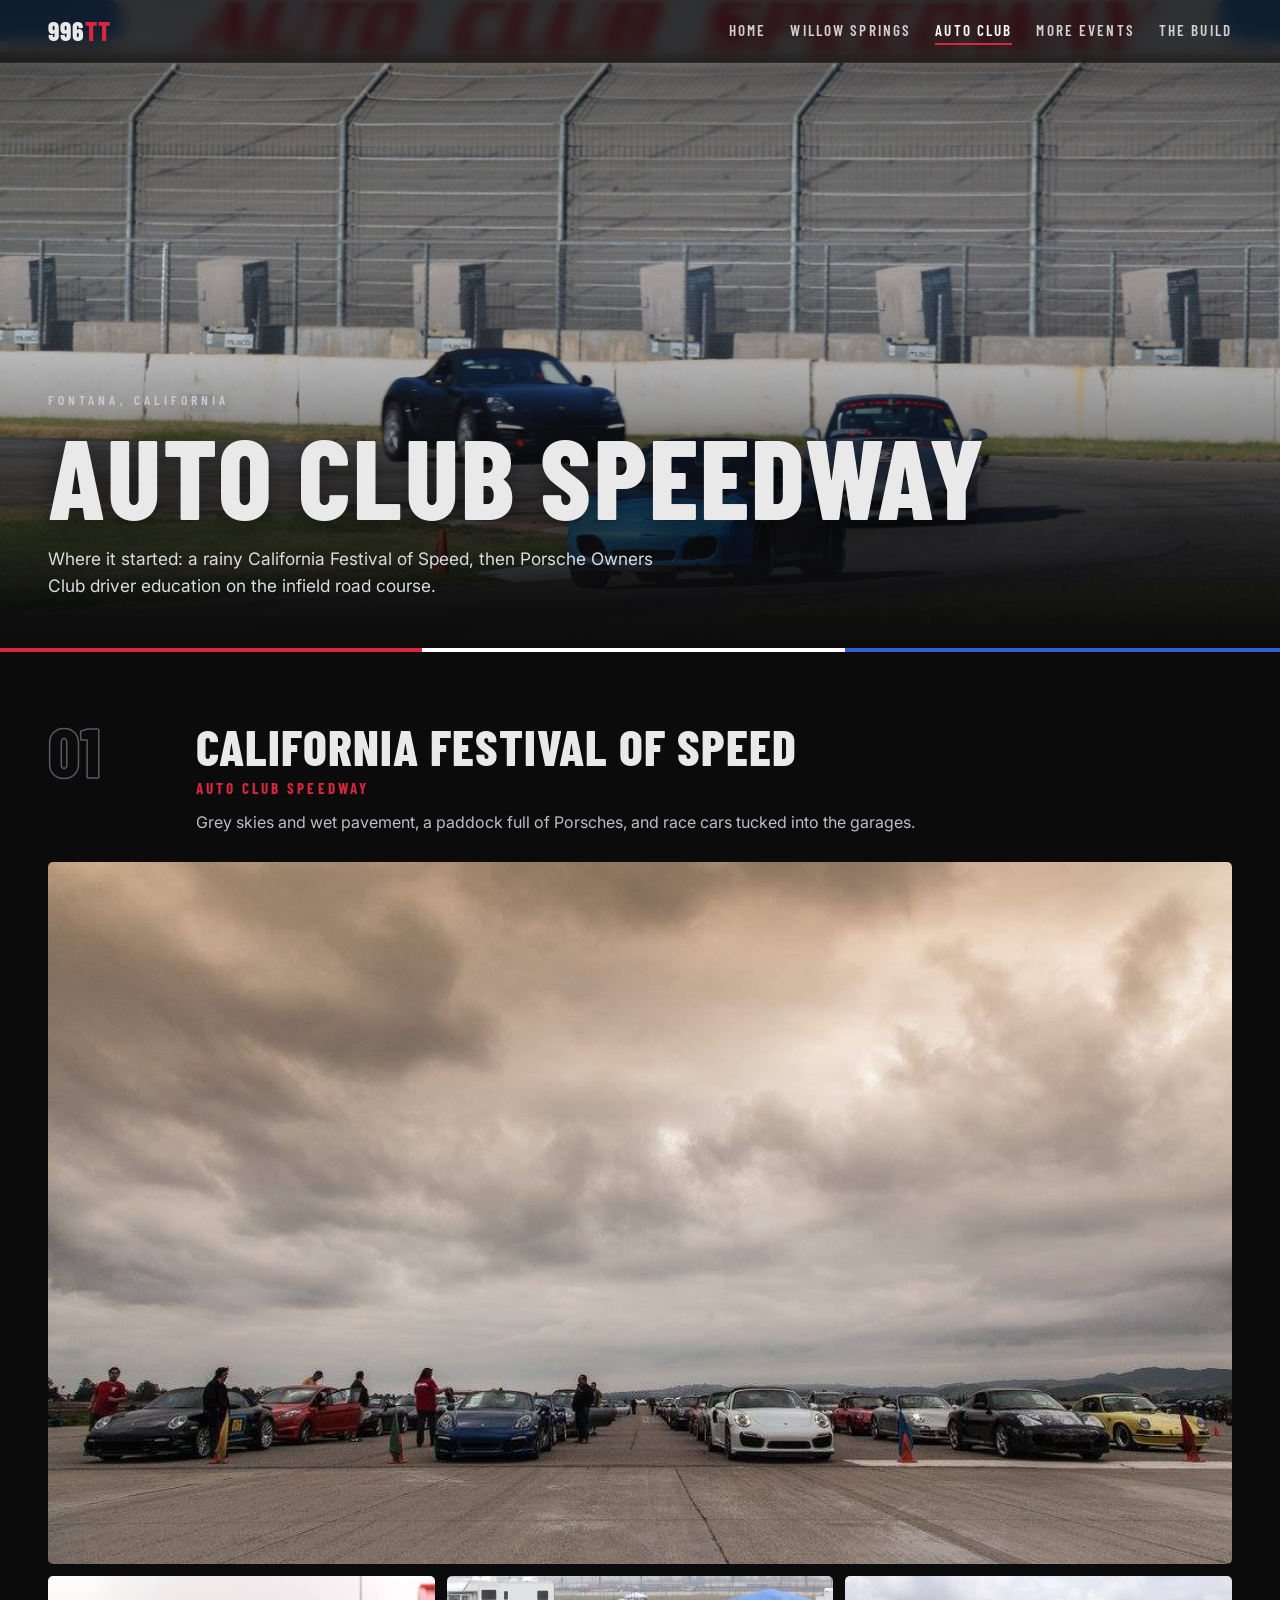
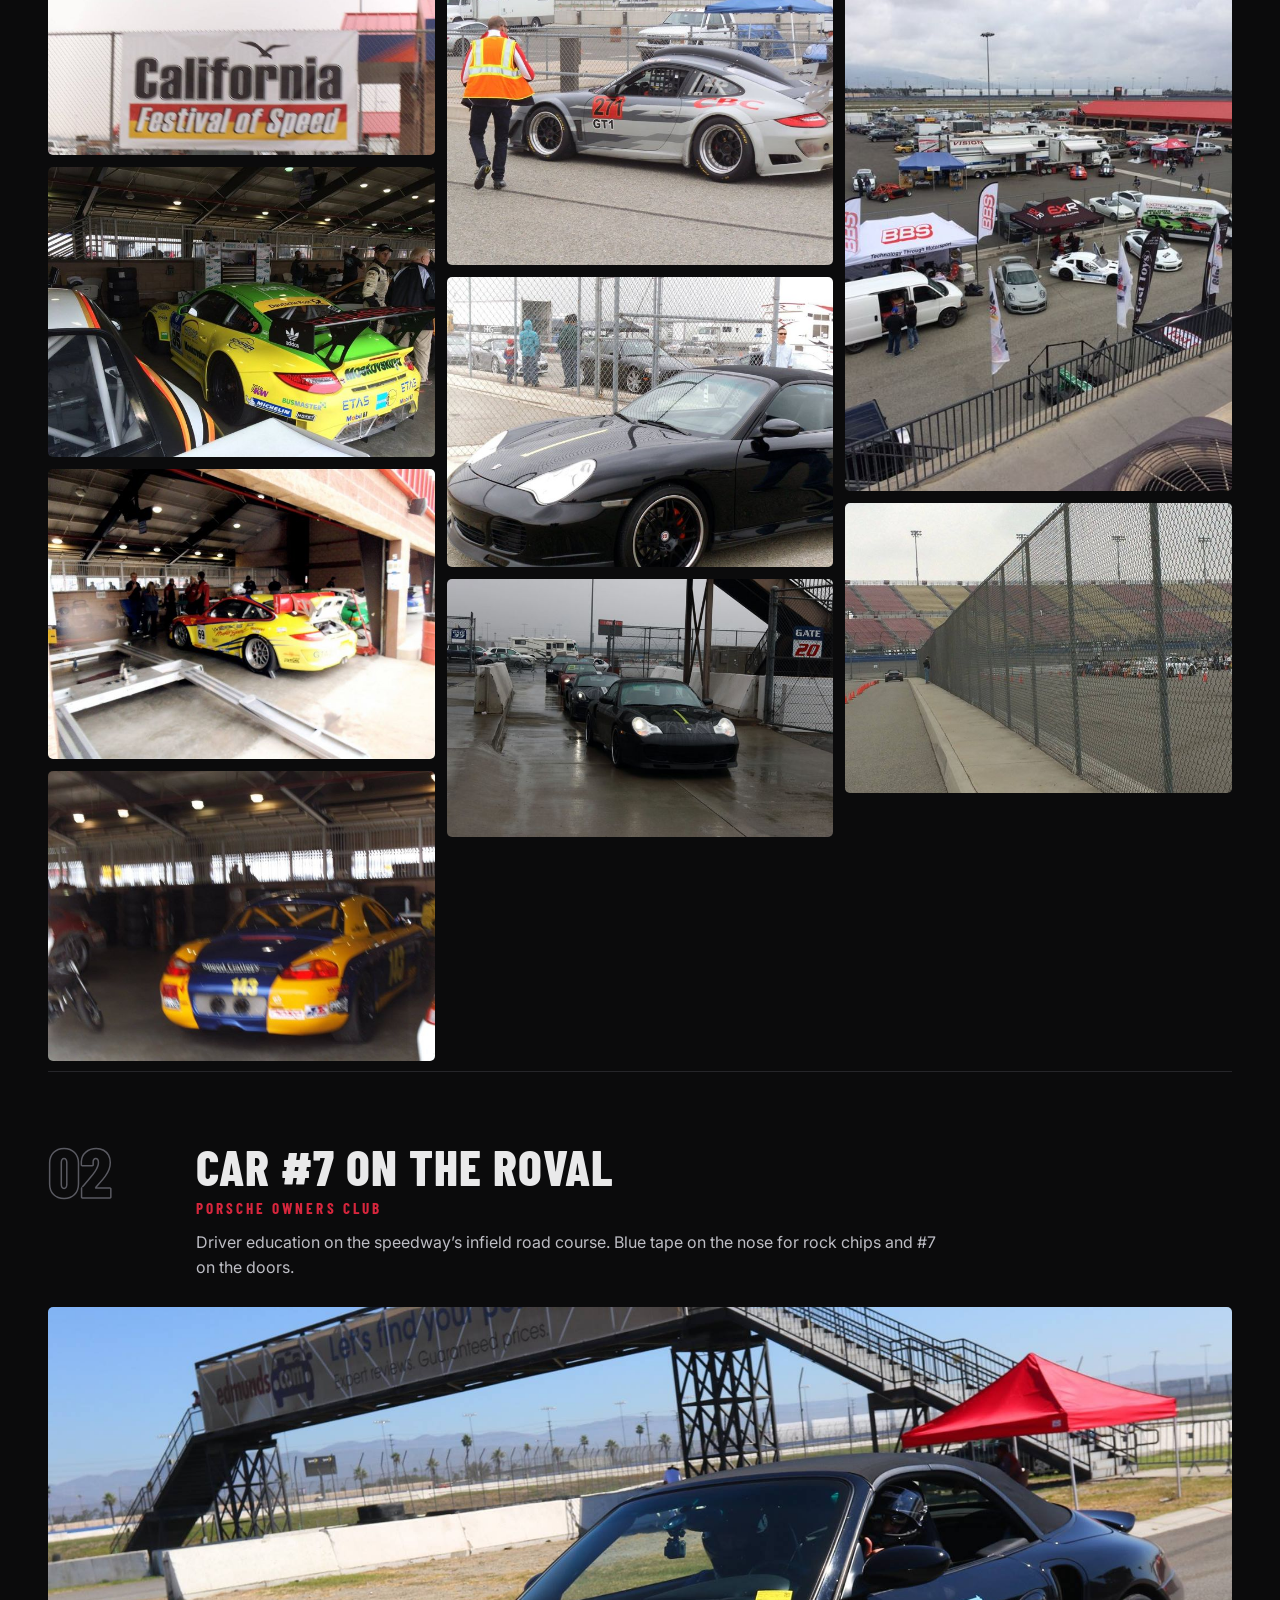
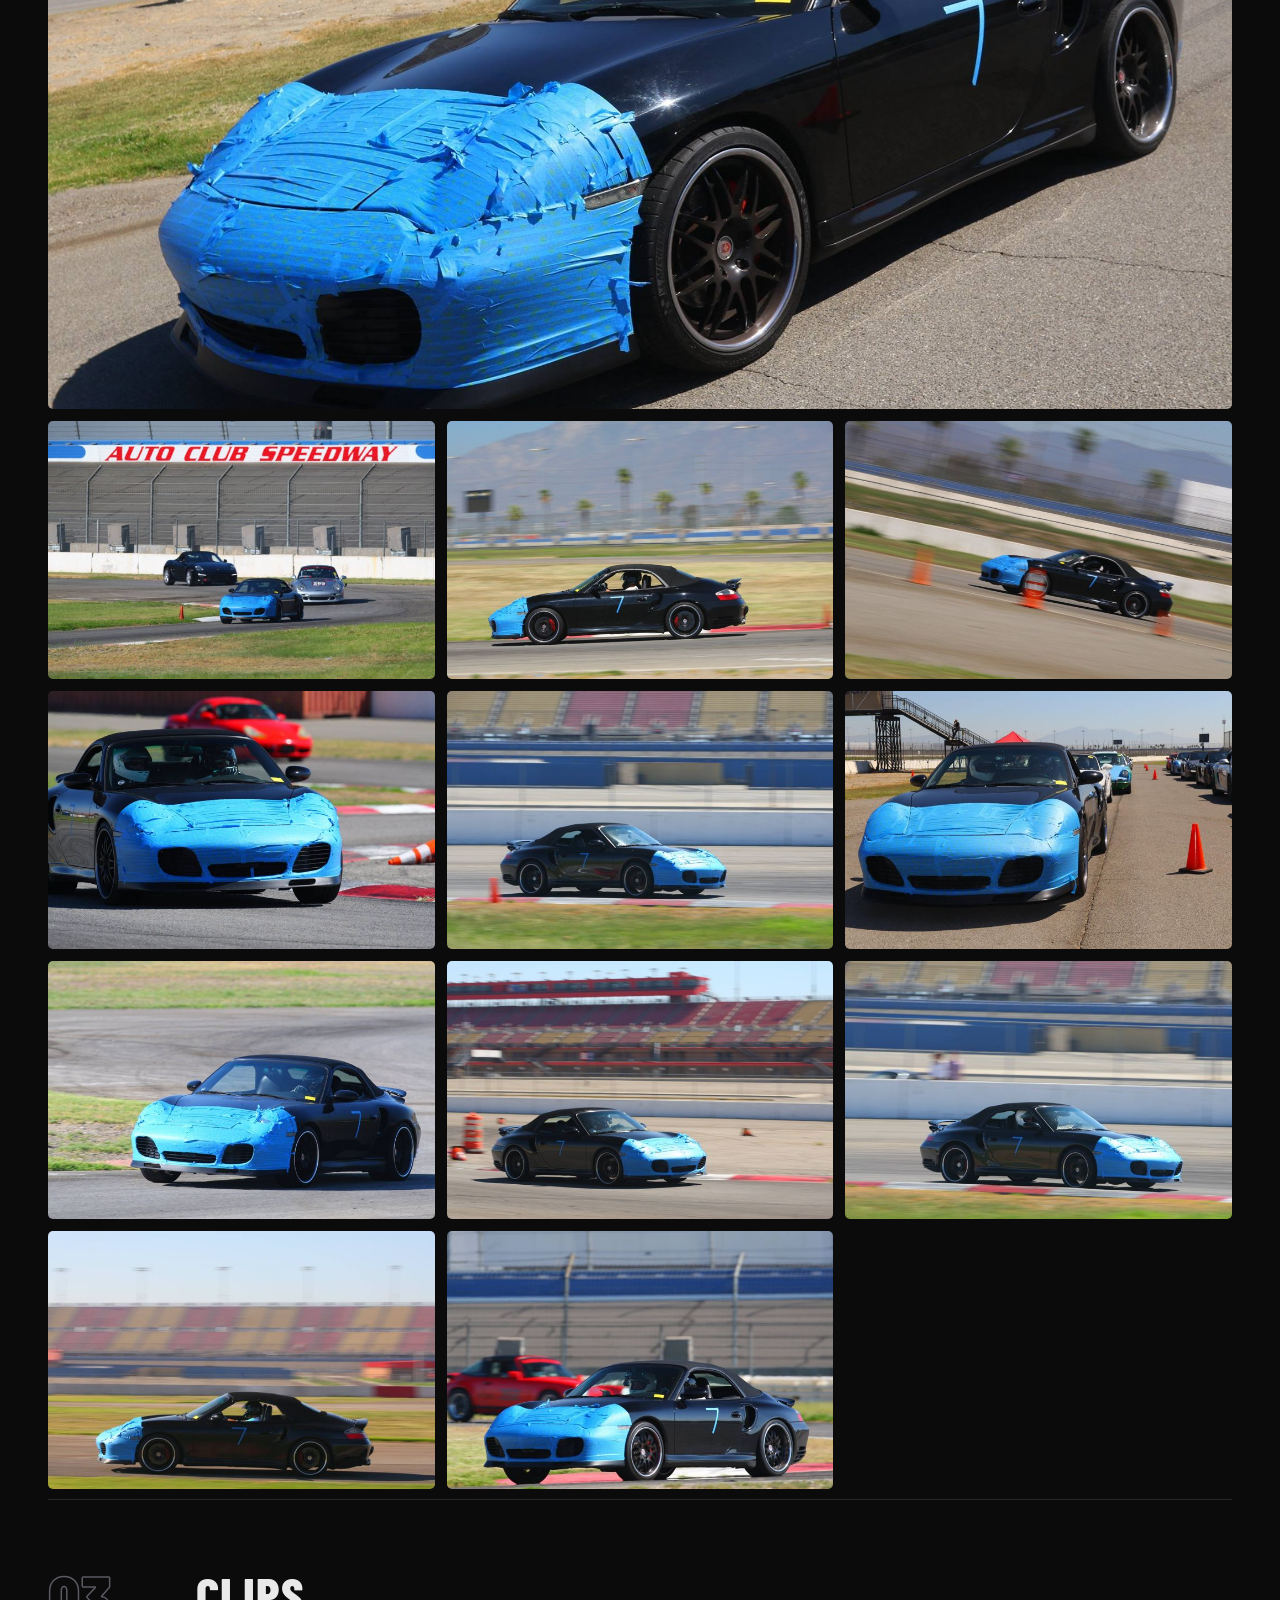
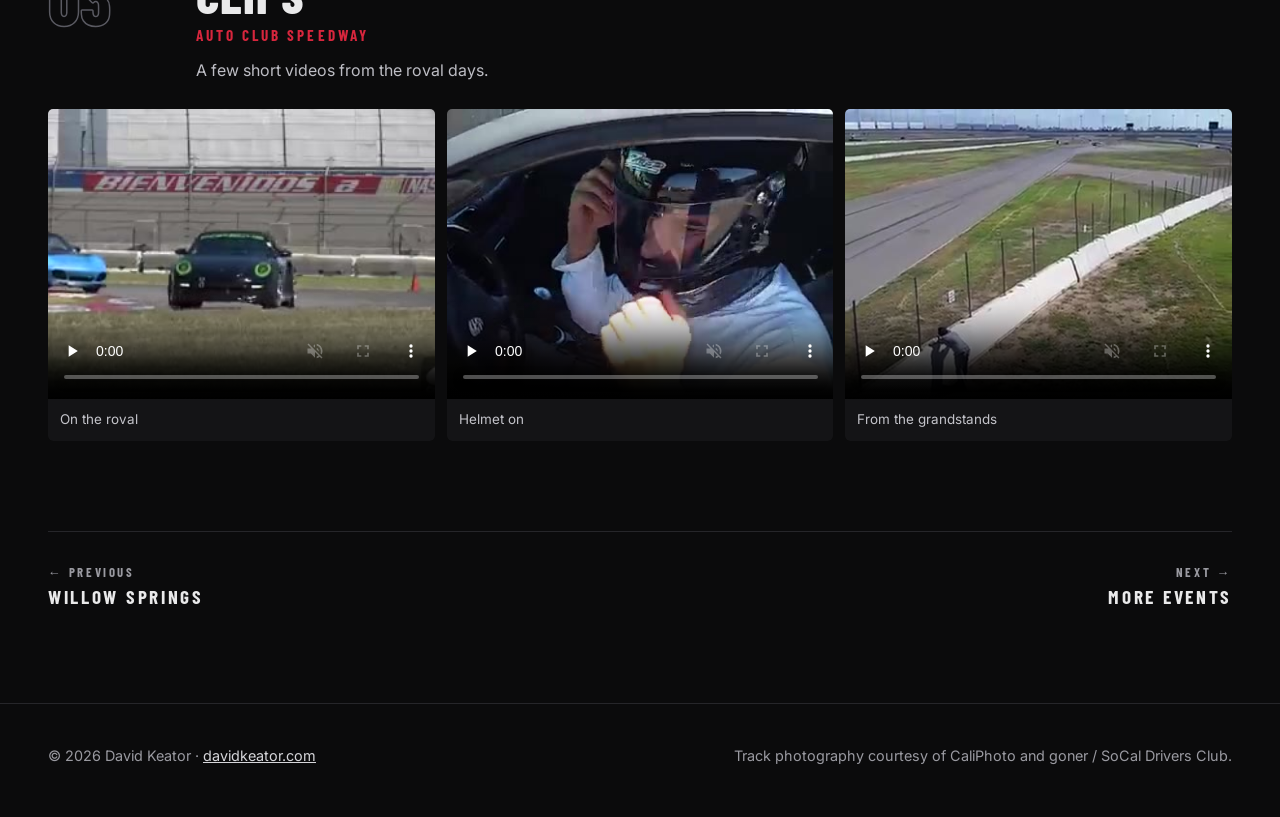
==== auto-club-speedway.html @ 72ec3e03 "Add site pages, styles, scripts and videos" ====
<!DOCTYPE html>
<html lang="en">
<head>
<meta charset="utf-8">
<meta name="viewport" content="width=device-width, initial-scale=1">
<title>Auto Club Speedway | 996TT</title>
<meta name="description" content="California Festival of Speed and Porsche Owners Club driver education at Auto Club Speedway in a 996 Turbo.">
<meta property="og:title" content="Auto Club Speedway | 996TT">
<meta property="og:description" content="California Festival of Speed and Porsche Owners Club driver education at Auto Club Speedway in a 996 Turbo.">
<meta property="og:image" content="https://www.996tt.net/img2/f064.jpg">
<link rel="icon" href="data:image/svg+xml,%3Csvg xmlns='http://www.w3.org/2000/svg' viewBox='0 0 64 64'%3E%3Crect width='64' height='64' rx='12' fill='%230b0b0c'/%3E%3Ctext x='32' y='43' font-family='Arial Black,Arial' font-weight='900' font-size='26' fill='%23e8e8e8' text-anchor='middle'%3E272%3C/text%3E%3C/svg%3E">
<link rel="preconnect" href="https://fonts.googleapis.com"><link rel="preconnect" href="https://fonts.gstatic.com" crossorigin>
<link href="https://fonts.googleapis.com/css2?family=Barlow+Condensed:wght@500;600;700;800&family=Inter:wght@400;500;600&display=swap" rel="stylesheet">
<link rel="stylesheet" href="css/site.css">
</head>
<body>
<nav><div class="wrap"><a class="logo" href="index.html">996<span>TT</span></a><button class="menu" aria-label="Menu">Menu</button><ul><li><a href="index.html">Home</a></li><li><a href="willow-springs.html">Willow Springs</a></li><li><a href="auto-club-speedway.html" aria-current=page>Auto Club</a></li><li><a href="more-events.html">More Events</a></li><li><a href="build.html">The Build</a></li></ul></div></nav>

<header class="page-hero" style="background-image:url(img2/f057.jpg);background-position:center 40%">
  <div class="wrap"><span class="eyebrow">Fontana, California</span><h1>Auto Club Speedway</h1>
  <p>Where it started: a rainy California Festival of Speed, then Porsche Owners Club driver education on the infield road course.</p></div>
</header>
<div class="stripe"></div>
<div class="wrap">
<div class="chapter" id="festival"><div class="ch-head"><div class="ch-num">01</div><div><h2>California Festival of Speed</h2><span class="when">Auto Club Speedway</span><p>Grey skies and wet pavement, a paddock full of Porsches, and race cars tucked into the garages.</p></div></div><figure class="feature"><img src="img2/f003.jpg" data-full="img2/f003.jpg" alt="Storm clouds over the paddock" loading="lazy"><figcaption>Storm clouds over the paddock</figcaption></figure><div class="gallery"><figure><img src="img2/thumbs/f004.jpg" data-full="img2/f004.jpg" alt="California Festival of Speed" loading="lazy"><figcaption>California Festival of Speed</figcaption></figure><figure><img src="img2/thumbs/f019.jpg" data-full="img2/f019.jpg" alt="Race cars in the garage" loading="lazy"><figcaption>Race cars in the garage</figcaption></figure><figure><img src="img2/thumbs/f007.jpg" data-full="img2/f007.jpg" alt="Garage row" loading="lazy"><figcaption>Garage row</figcaption></figure><figure><img src="img2/thumbs/f008.jpg" data-full="img2/f008.jpg" alt="Race car in the garage" loading="lazy"><figcaption>Race car in the garage</figcaption></figure><figure><img src="img2/thumbs/f016.jpg" data-full="img2/f016.jpg" alt="GT1-class car in the paddock" loading="lazy"><figcaption>GT1-class car in the paddock</figcaption></figure><figure><img src="img2/thumbs/f012.jpg" data-full="img2/f012.jpg" alt="The 996 Turbo, paddock" loading="lazy"><figcaption>The 996 Turbo, paddock</figcaption></figure><figure><img src="img2/thumbs/f026.jpg" data-full="img2/f026.jpg" alt="Rain at Gate 20" loading="lazy"><figcaption>Rain at Gate 20</figcaption></figure><figure><img src="img2/thumbs/f023.jpg" data-full="img2/f023.jpg" alt="Vendor row from above" loading="lazy"><figcaption>Vendor row from above</figcaption></figure><figure><img src="img2/thumbs/f021.jpg" data-full="img2/f021.jpg" alt="Speedway grandstands" loading="lazy"><figcaption>Speedway grandstands</figcaption></figure></div></div>
<div class="chapter" id="roval"><div class="ch-head"><div class="ch-num">02</div><div><h2>Car #7 on the roval</h2><span class="when">Porsche Owners Club</span><p>Driver education on the speedway&rsquo;s infield road course. Blue tape on the nose for rock chips and #7 on the doors.</p></div></div><figure class="feature"><img src="img2/f064.jpg" data-full="img2/f064.jpg" alt="Car #7, ready to go" loading="lazy"><figcaption>Car #7, ready to go</figcaption></figure><div class="gallery"><figure><img src="img2/thumbs/f057.jpg" data-full="img2/f057.jpg" alt="Under the Auto Club Speedway banner" loading="lazy"><figcaption>Under the Auto Club Speedway banner</figcaption></figure><figure><img src="img2/thumbs/f055.jpg" data-full="img2/f055.jpg" alt="Over the curbing" loading="lazy"><figcaption>Over the curbing</figcaption></figure><figure><img src="img2/thumbs/f058.jpg" data-full="img2/f058.jpg" alt="Corner exit" loading="lazy"><figcaption>Corner exit</figcaption></figure><figure><img src="img2/thumbs/f059.jpg" data-full="img2/f059.jpg" alt="In front of the grandstands" loading="lazy"><figcaption>In front of the grandstands</figcaption></figure><figure><img src="img2/thumbs/f060.jpg" data-full="img2/f060.jpg" alt="Palm trees and mountains" loading="lazy"><figcaption>Palm trees and mountains</figcaption></figure><figure><img src="img2/thumbs/f061.jpg" data-full="img2/f061.jpg" alt="Down the straight" loading="lazy"><figcaption>Down the straight</figcaption></figure><figure><img src="img2/thumbs/f062.jpg" data-full="img2/f062.jpg" alt="Past the stands" loading="lazy"><figcaption>Past the stands</figcaption></figure><figure><img src="img2/thumbs/f049.jpg" data-full="img2/f049.jpg" alt="Turning in" loading="lazy"><figcaption>Turning in</figcaption></figure><figure><img src="img2/thumbs/f051.jpg" data-full="img2/f051.jpg" alt="Through the cones" loading="lazy"><figcaption>Through the cones</figcaption></figure><figure><img src="img2/thumbs/f052.jpg" data-full="img2/f052.jpg" alt="Staging lane" loading="lazy"><figcaption>Staging lane</figcaption></figure><figure><img src="img2/thumbs/f054.jpg" data-full="img2/f054.jpg" alt="Along the wall" loading="lazy"><figcaption>Along the wall</figcaption></figure></div></div>
<div class="chapter"><div class="ch-head"><div class="ch-num">03</div><div><h2>Clips</h2><span class="when">Auto Club Speedway</span><p>A few short videos from the roval days.</p></div></div>
<div class="clips"><figure><video src="video/autoclub-1.mp4" poster="video/autoclub-1.jpg" controls muted playsinline preload="none"></video><figcaption>On the roval</figcaption></figure><figure><video src="video/autoclub-2.mp4" poster="video/autoclub-2.jpg" controls muted playsinline preload="none"></video><figcaption>Helmet on</figcaption></figure><figure><video src="video/autoclub-3.mp4" poster="video/autoclub-3.jpg" controls muted playsinline preload="none"></video><figcaption>From the grandstands</figcaption></figure></div></div>
<div class="next"><a href="willow-springs.html"><span>&larr; Previous</span>Willow Springs</a><a href="more-events.html" style="text-align:right"><span>Next &rarr;</span>More Events</a></div>
</div>

<footer><div class="wrap">
  <div>&copy; <span id="y">2026</span> David Keator &middot; <a href="https://www.davidkeator.com/">davidkeator.com</a></div>
  <div>Track photography courtesy of CaliPhoto and goner / SoCal Drivers Club.</div>
</div></footer>
<script src="js/site.js"></script>
</body>
</html>
---- css/site.css ----
:root{--bg:#0b0b0c;--panel:#141416;--line:#26262a;--text:#e9e9ea;--muted:#9a9aa1;--red:#d7263d;--blue:#2f5fd0;--head:"Barlow Condensed","Arial Narrow",sans-serif;--sans:"Inter",-apple-system,BlinkMacSystemFont,"Segoe UI",Roboto,sans-serif}
*{box-sizing:border-box}html{scroll-behavior:smooth}
body{margin:0;background:var(--bg);color:var(--text);font-family:var(--sans);line-height:1.6;-webkit-font-smoothing:antialiased}
a{color:inherit}img{display:block;max-width:100%}
.wrap{max-width:1240px;margin:0 auto;padding:0 28px}
h1,h2,h3{font-family:var(--head);text-transform:uppercase;letter-spacing:.02em;margin:0;line-height:1}
.eyebrow{display:block;font-family:var(--head);font-weight:600;letter-spacing:.3em;text-transform:uppercase;font-size:.85rem;color:#c9c9cf}
.stripe{height:4px;background:linear-gradient(90deg,var(--red) 0 33%,#fff 33% 66%,var(--blue) 66%)}
/* nav */
nav{position:fixed;top:0;left:0;right:0;z-index:20;background:rgba(11,11,12,.78);backdrop-filter:blur(8px);border-bottom:1px solid rgba(255,255,255,.06)}
nav .wrap{display:flex;align-items:center;justify-content:space-between;height:62px}
.logo{font-family:var(--head);font-weight:800;font-size:1.6rem;letter-spacing:.04em;text-decoration:none}.logo span{color:var(--red)}
nav ul{list-style:none;display:flex;gap:24px;margin:0;padding:0}
nav ul a{text-decoration:none;font-family:var(--head);font-weight:600;letter-spacing:.14em;text-transform:uppercase;font-size:.95rem;color:#cfcfd4;padding:6px 0}
nav ul a:hover,nav ul a[aria-current]{color:#fff;box-shadow:inset 0 -2px 0 var(--red)}
.menu{display:none;background:none;border:1px solid rgba(255,255,255,.3);color:#fff;font-family:var(--head);letter-spacing:.14em;text-transform:uppercase;padding:6px 12px;border-radius:3px}
/* heroes */
.hero{position:relative;min-height:100vh;display:flex;align-items:flex-start;background:#000 center 70%/cover no-repeat}
.hero::before{content:"";position:absolute;inset:0;background:linear-gradient(180deg,rgba(0,0,0,.72) 0%,rgba(0,0,0,.35) 38%,rgba(0,0,0,0) 55%,rgba(0,0,0,0) 82%,rgba(11,11,12,1) 100%)}
.hero .wrap{position:relative;padding-top:max(96px,11vh);width:100%}
.hero h1{font-size:clamp(4rem,11vw,9rem);font-weight:800;line-height:.85;text-shadow:0 6px 40px rgba(0,0,0,.5);margin-top:6px}
.hero p{font-family:var(--head);font-size:clamp(1.2rem,2.4vw,1.8rem);letter-spacing:.12em;text-transform:uppercase;margin:.6em 0 0;color:#f2f2f2}
.badges{display:flex;gap:10px;flex-wrap:wrap;margin-top:22px}
.badge{font-family:var(--head);font-weight:700;letter-spacing:.14em;text-transform:uppercase;font-size:.95rem;padding:8px 14px;border:1px solid rgba(255,255,255,.35);border-radius:3px;background:rgba(0,0,0,.35)}
.badge.num{background:var(--red);border-color:var(--red)}
.page-hero{position:relative;height:72vh;min-height:460px;display:flex;align-items:flex-end;background:#000 center/cover no-repeat}
.page-hero::before{content:"";position:absolute;inset:0;background:linear-gradient(180deg,rgba(0,0,0,.25) 0%,rgba(0,0,0,0) 40%,rgba(11,11,12,.92) 92%,var(--bg) 100%)}
.page-hero .wrap{position:relative;width:100%;padding-bottom:48px}
.page-hero h1{font-size:clamp(3.2rem,9vw,7rem);font-weight:800;text-shadow:0 4px 30px rgba(0,0,0,.6);margin-top:8px}
.page-hero p{max-width:640px;color:#dcdce0;margin:14px 0 0;font-size:1.08rem}
/* chapters / sections */
section{padding:90px 0 20px}
.sec-head{display:flex;align-items:flex-end;justify-content:space-between;gap:24px;margin-bottom:30px;flex-wrap:wrap}
.sec-head h2{font-size:clamp(2.4rem,5.5vw,4rem);font-weight:800}
.sec-head p{max-width:520px;color:var(--muted);margin:0}
.chapter{padding:70px 0 10px;border-top:1px solid var(--line)}
.chapter:first-of-type{border-top:0}
.ch-head{display:grid;grid-template-columns:120px 1fr;gap:28px;margin-bottom:26px;align-items:start}
.ch-num{font-family:var(--head);font-weight:800;font-size:4.4rem;line-height:.8;color:transparent;-webkit-text-stroke:1.5px #5a5a62}
.ch-head h2{font-size:clamp(2rem,4.2vw,3.1rem);font-weight:800}
.ch-head .when{font-family:var(--head);letter-spacing:.2em;text-transform:uppercase;color:var(--red);font-weight:700;font-size:.95rem;margin:4px 0 10px;display:block}
.ch-head p{color:#bdbdc4;max-width:760px;margin:0}
/* gallery: masonry columns, no gaps */
.feature{margin:0 0 12px;border-radius:5px;overflow:hidden;cursor:zoom-in;position:relative;background:#000}
.feature img{width:100%;max-height:78vh;object-fit:cover}
.gallery{columns:3 260px;column-gap:12px}
.gallery figure,.feature{break-inside:avoid}
.gallery figure{margin:0 0 12px;position:relative;overflow:hidden;border-radius:5px;background:#000;cursor:zoom-in}
.gallery img{width:100%;transition:transform .6s ease}
.gallery figure:hover img{transform:scale(1.04)}
figcaption{position:absolute;left:0;right:0;bottom:0;padding:28px 12px 10px;font-size:.84rem;background:linear-gradient(transparent,rgba(0,0,0,.82));opacity:0;transition:opacity .3s}
figure:hover figcaption{opacity:1}
/* timeline (home) */
.timeline{position:relative;margin-top:20px}
.timeline::before{content:"";position:absolute;left:19px;top:0;bottom:0;width:2px;background:linear-gradient(var(--red),#fff,var(--blue))}
.stop{position:relative;display:grid;grid-template-columns:40px 1fr 1.25fr;gap:28px;align-items:center;padding:26px 0;text-decoration:none}
.stop::before{content:"";width:14px;height:14px;border-radius:50%;background:var(--bg);border:3px solid #fff;margin-left:11px;z-index:1}
.stop .txt h3{font-size:1.9rem;font-weight:800}
.stop .txt .when{font-family:var(--head);letter-spacing:.2em;text-transform:uppercase;color:var(--red);font-weight:700;font-size:.9rem;display:block;margin-bottom:6px}
.stop .txt p{color:#b9b9c0;margin:8px 0 0;font-size:.97rem}
.stop .txt .go{display:inline-block;margin-top:12px;font-family:var(--head);letter-spacing:.16em;text-transform:uppercase;font-weight:700;font-size:.9rem;border-bottom:2px solid var(--red);padding-bottom:2px}
.stop .pic{border-radius:6px;overflow:hidden;aspect-ratio:16/9;background:#000}
.stop .pic img{width:100%;height:100%;object-fit:cover;transition:transform .7s}
.stop:hover .pic img{transform:scale(1.05)}
/* callout */
.callout{display:grid;grid-template-columns:1fr 1fr;gap:0;background:var(--panel);border:1px solid var(--line);border-radius:8px;overflow:hidden;margin-top:30px}
.callout img{width:100%;height:100%;object-fit:cover;min-height:320px}
.callout .c{padding:46px}
.callout h3{font-size:clamp(2rem,4vw,3rem);font-weight:800;margin:10px 0 14px}
.callout p{color:#c4c4ca;margin:0 0 10px}
.btn{display:inline-block;margin-top:16px;padding:12px 22px;background:var(--red);color:#fff;text-decoration:none;font-family:var(--head);letter-spacing:.16em;text-transform:uppercase;font-weight:700;border-radius:3px}
/* stats */
.count{display:flex;gap:46px;flex-wrap:wrap;margin:6px 0 10px}
.count b{display:block;font-family:var(--head);font-size:3.4rem;font-weight:800;line-height:1}
.count small{font-family:var(--head);letter-spacing:.2em;text-transform:uppercase;color:var(--muted);font-size:.85rem}
/* build */
.specs{display:grid;grid-template-columns:repeat(3,1fr);gap:18px}
.spec{background:var(--panel);border:1px solid var(--line);border-radius:6px;padding:26px 26px 20px;border-top:3px solid var(--red)}
.spec:nth-child(3n+2){border-top-color:#fff}.spec:nth-child(3n){border-top-color:var(--blue)}
.spec h3{font-size:1.45rem;font-weight:700;margin-bottom:14px}
.spec ul{list-style:none;margin:0;padding:0}
.spec li{padding:7px 0;border-bottom:1px solid var(--line);color:#d6d6da;font-size:.97rem}.spec li:last-child{border-bottom:0}
/* video */
.clips{display:grid;grid-template-columns:repeat(3,1fr);gap:12px}
.clips figure{margin:0;background:#000;border-radius:5px;overflow:hidden}
.clips video{width:100%;display:block;aspect-ratio:4/3;object-fit:cover;background:#000}
.clips figcaption{position:static;opacity:1;background:var(--panel);padding:10px 12px;color:#c4c4ca}
/* next page */
.next{display:flex;justify-content:space-between;gap:20px;margin-top:80px;padding-top:30px;border-top:1px solid var(--line);flex-wrap:wrap}
.next a{text-decoration:none;font-family:var(--head);letter-spacing:.14em;text-transform:uppercase;font-weight:700;font-size:1.2rem}
.next a span{display:block;color:var(--muted);font-size:.8rem;letter-spacing:.2em}
footer{border-top:1px solid var(--line);margin-top:90px;padding:40px 0 50px;color:var(--muted);font-size:.9rem}
footer .wrap{display:flex;justify-content:space-between;gap:20px;flex-wrap:wrap}footer a{color:#d6d6da}
/* lightbox */
.lb{position:fixed;inset:0;background:rgba(0,0,0,.95);display:none;align-items:center;justify-content:center;flex-direction:column;z-index:50;padding:30px}
.lb.open{display:flex}.lb img{max-width:94vw;max-height:84vh;object-fit:contain}
.lb p{margin-top:14px;color:#cfcfd4;font-size:.95rem}
.lb button{position:absolute;background:none;border:0;color:#fff;font-size:2.6rem;cursor:pointer;opacity:.75;padding:10px 18px}.lb button:hover{opacity:1}
.lb .x{top:10px;right:14px}.lb .prev{left:6px;top:50%;transform:translateY(-50%)}.lb .next{right:6px;top:50%;transform:translateY(-50%)}
@media (max-width:960px){.specs{grid-template-columns:1fr 1fr}.stop{grid-template-columns:40px 1fr}.stop .pic{grid-column:2}.callout{grid-template-columns:1fr}.clips{grid-template-columns:1fr 1fr}}
@media (max-width:760px){.menu{display:block}nav ul{display:none;position:absolute;top:62px;left:0;right:0;flex-direction:column;gap:0;background:#0b0b0c;padding:8px 28px 16px;border-bottom:1px solid var(--line)}nav ul.open{display:flex}nav ul a{display:block;padding:12px 0}}
@media (max-width:600px){.specs,.clips{grid-template-columns:1fr}.gallery{columns:2 140px;column-gap:8px}.gallery figure{margin-bottom:8px}figcaption{display:none}.ch-head{grid-template-columns:1fr;gap:6px}.ch-num{font-size:3rem}.count{gap:22px;flex-wrap:nowrap}.count b{font-size:2.2rem}.count small{font-size:.62rem;letter-spacing:.12em}section{padding-top:70px}.callout .c{padding:28px}.hero{background-position:58% 70%}}
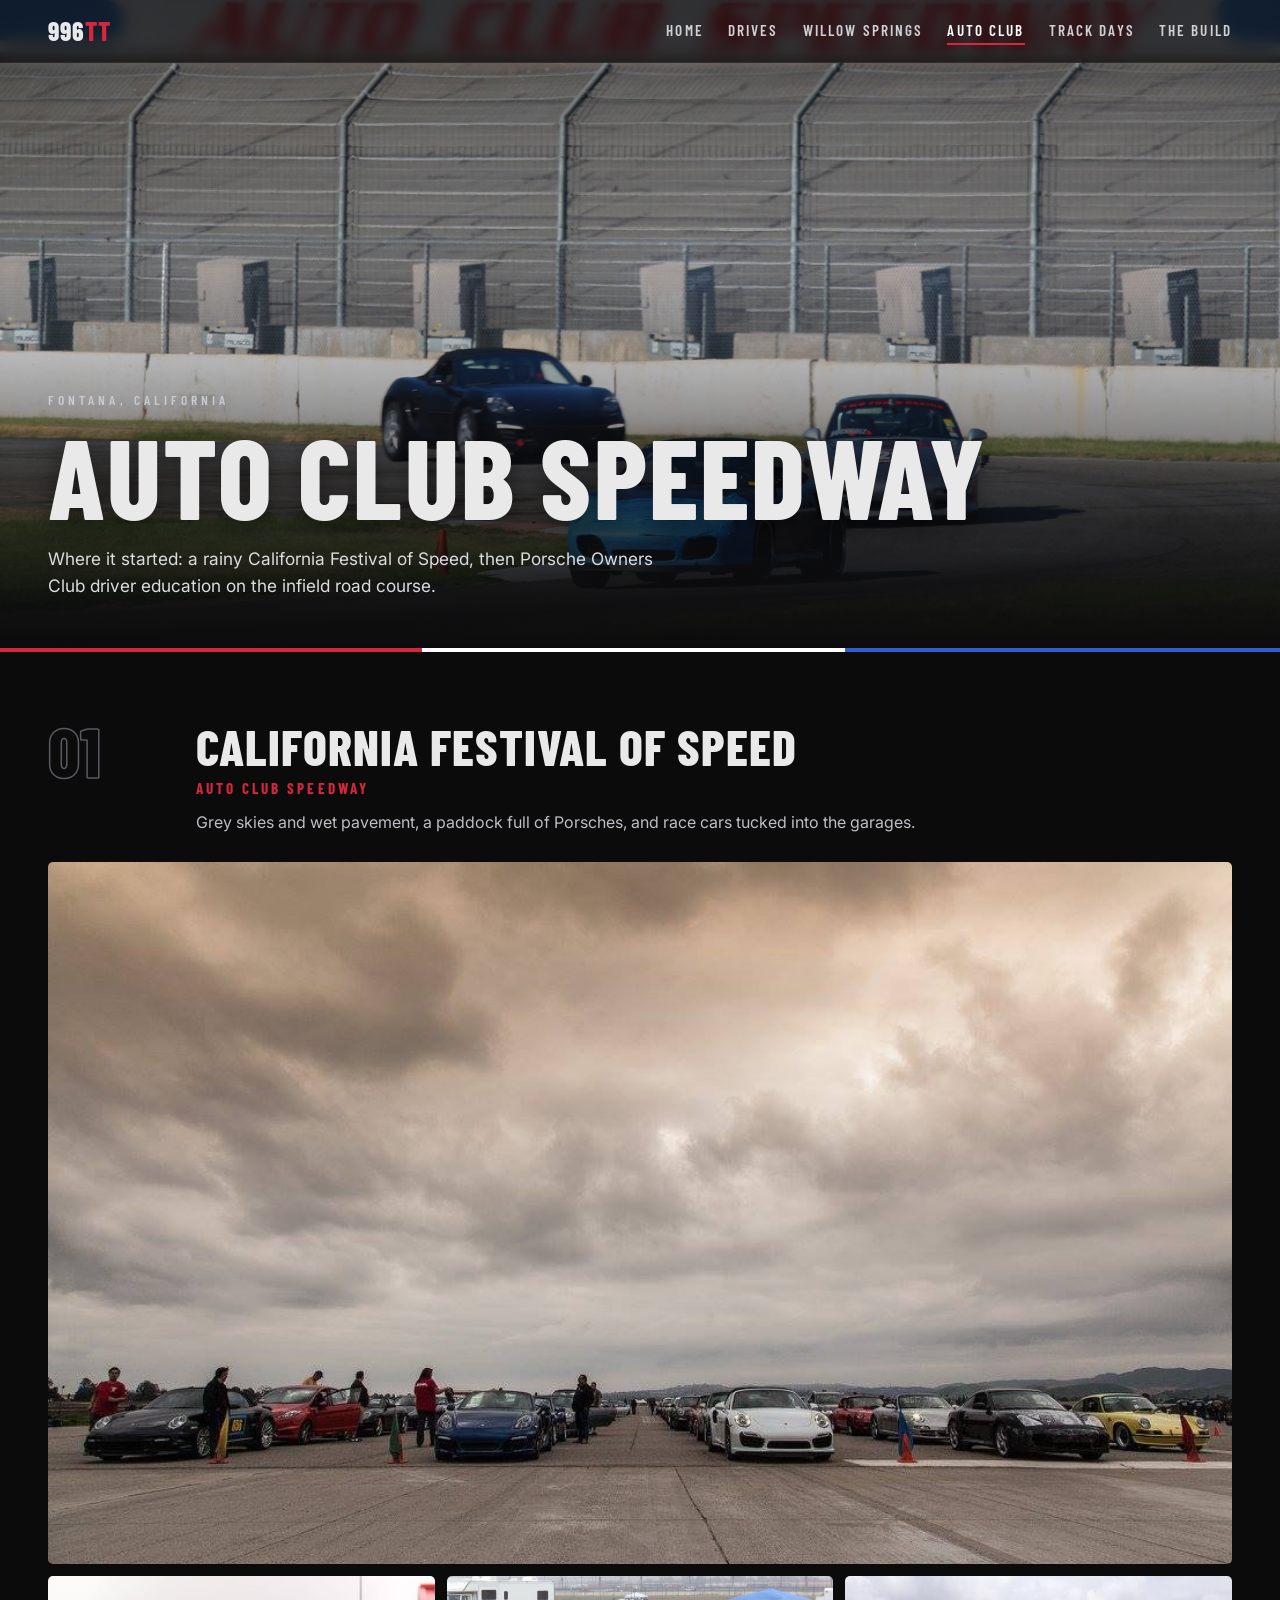
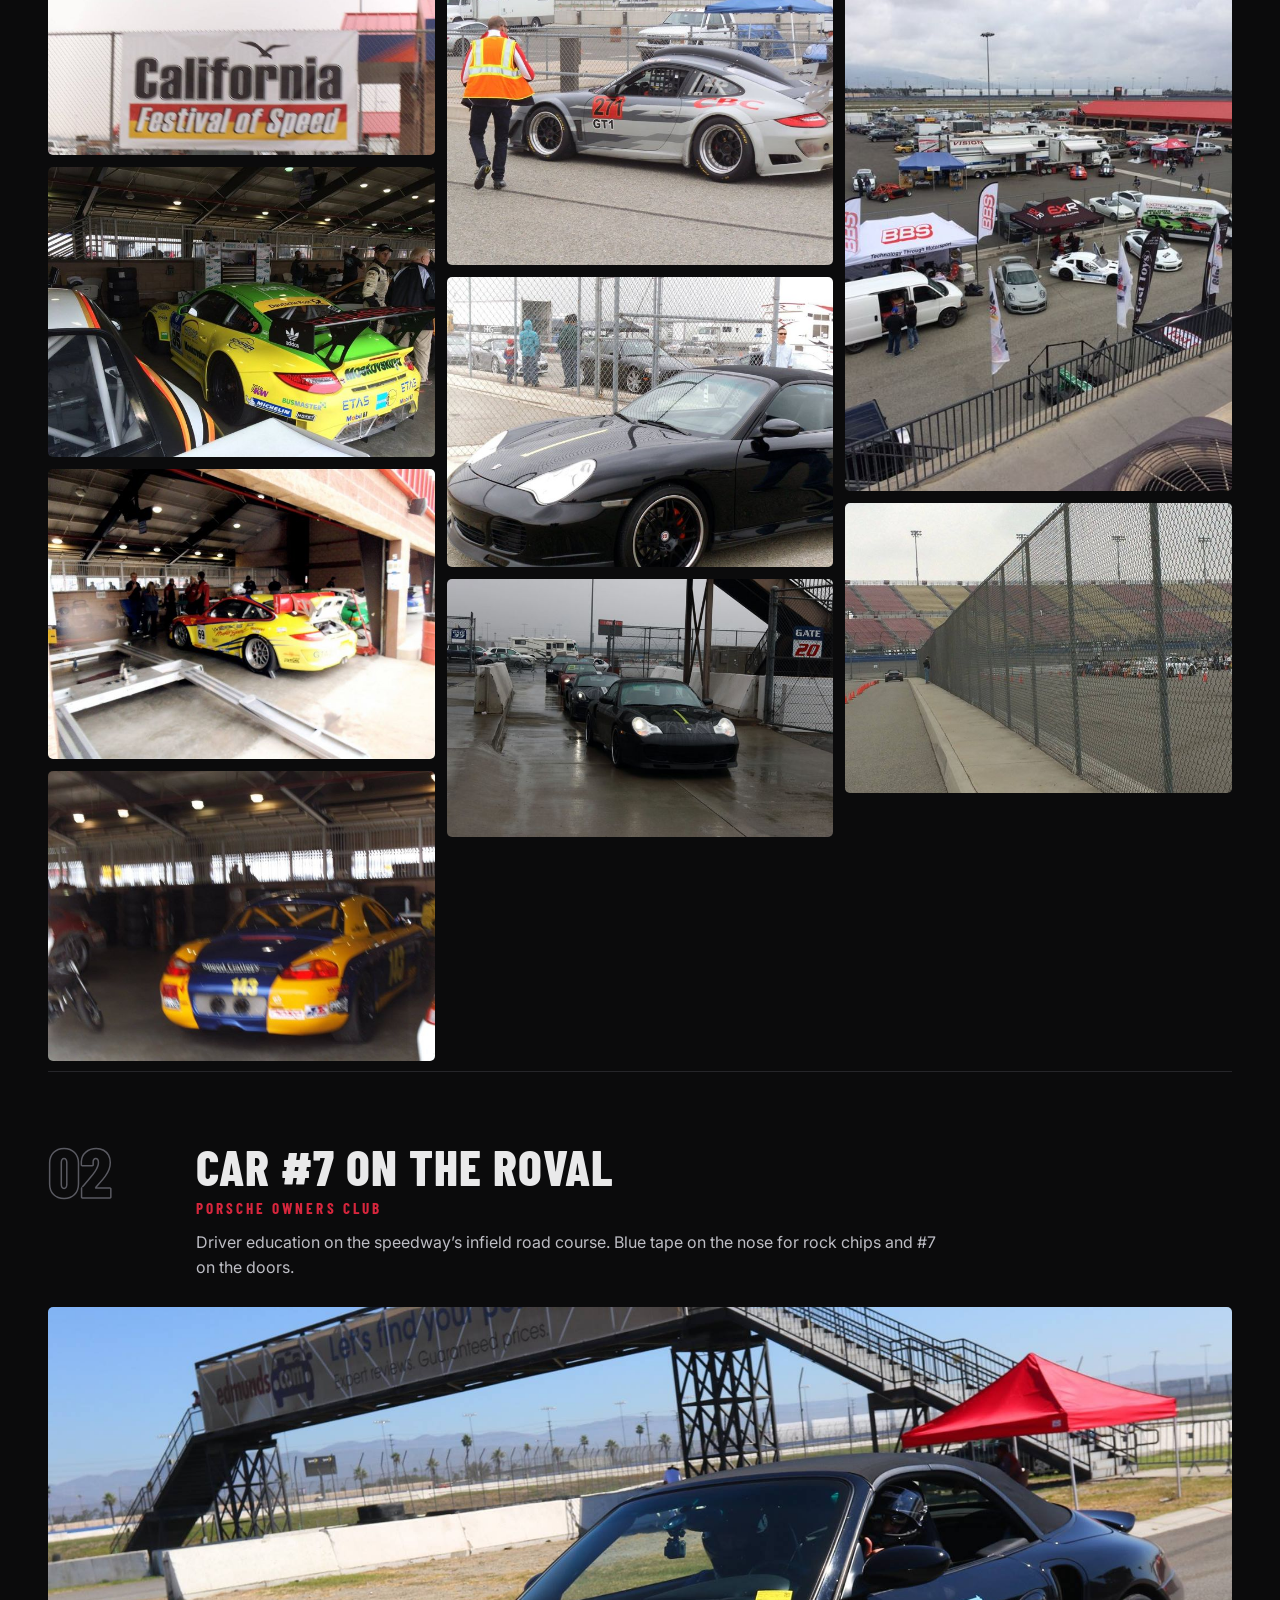
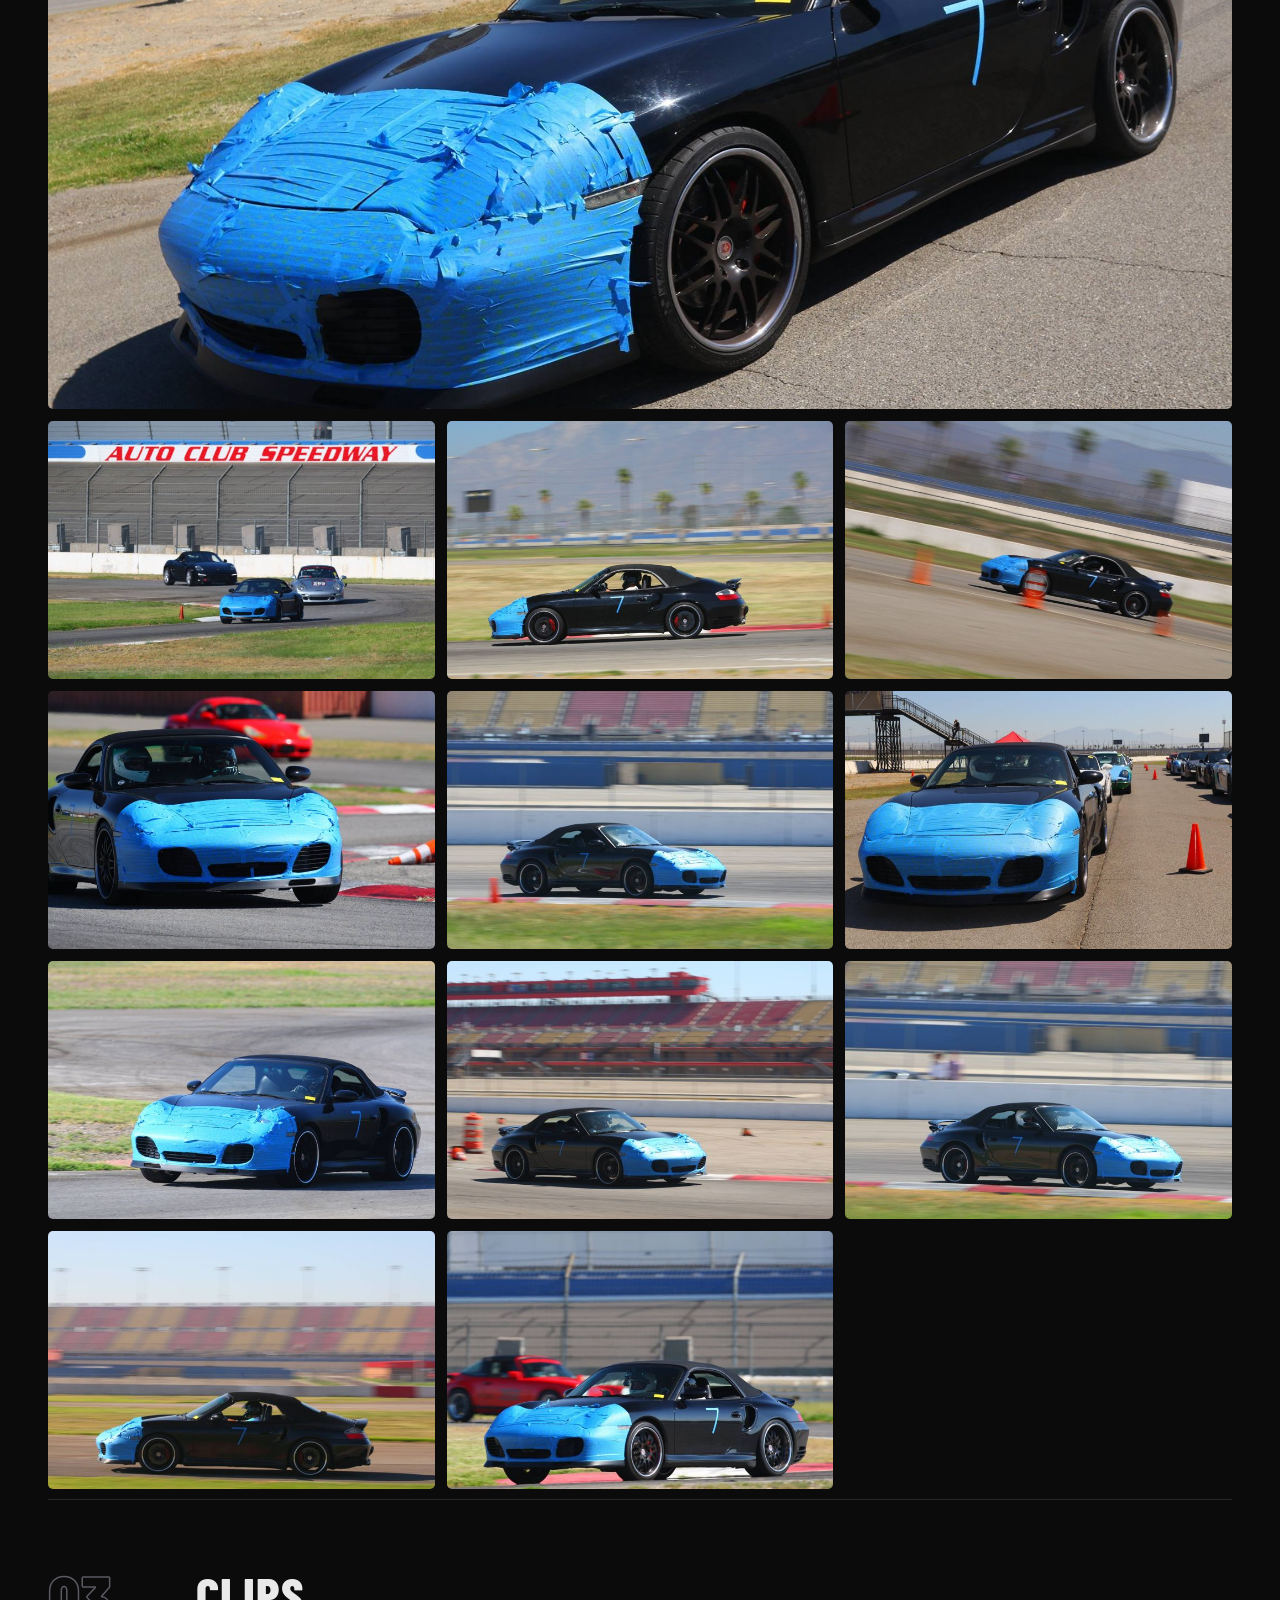
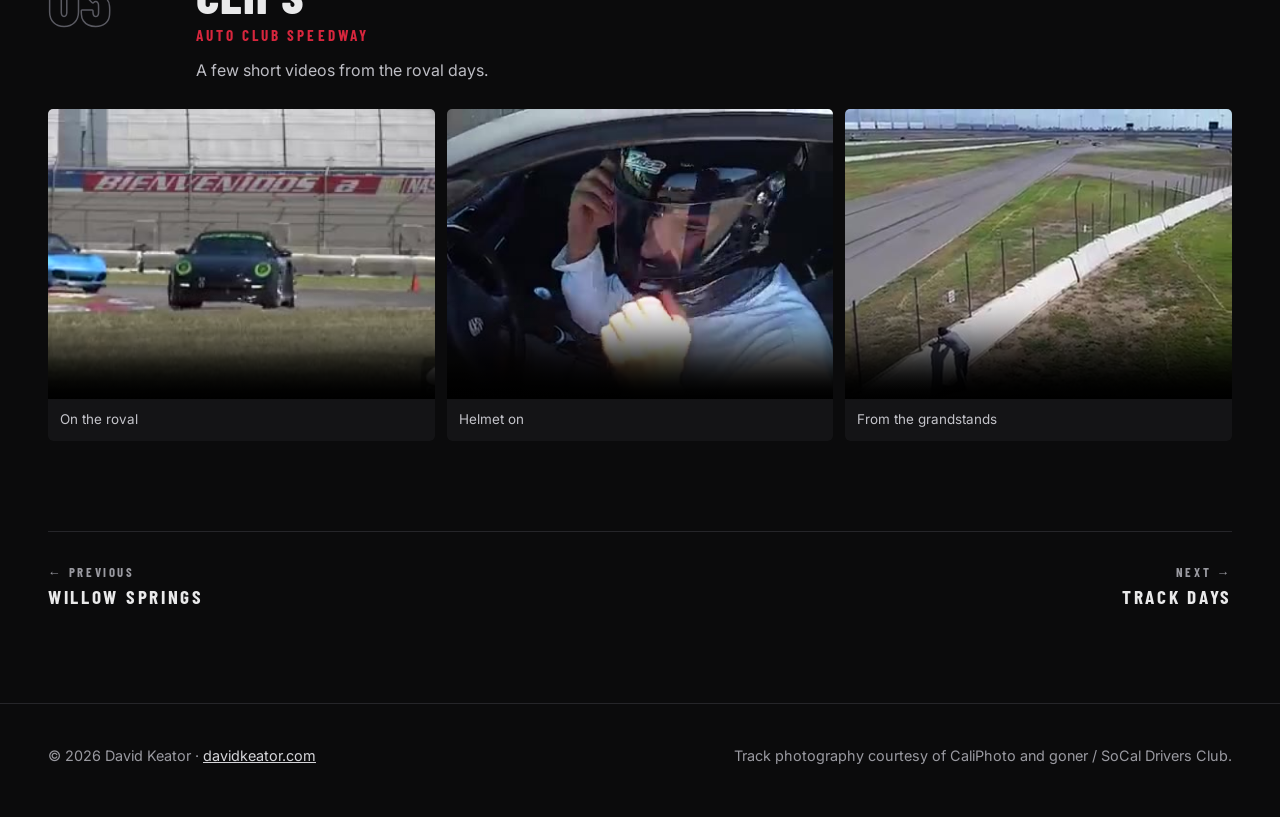
==== commit c504225b: "Add files via upload" ====
--- a/auto-club-speedway.html
+++ b/auto-club-speedway.html
@@ -14,7 +14,7 @@
 <link rel="stylesheet" href="css/site.css">
 </head>
 <body>
-<nav><div class="wrap"><a class="logo" href="index.html">996<span>TT</span></a><button class="menu" aria-label="Menu">Menu</button><ul><li><a href="index.html">Home</a></li><li><a href="willow-springs.html">Willow Springs</a></li><li><a href="auto-club-speedway.html" aria-current=page>Auto Club</a></li><li><a href="more-events.html">More Events</a></li><li><a href="build.html">The Build</a></li></ul></div></nav>
+<nav><div class="wrap"><a class="logo" href="index.html">996<span>TT</span></a><button class="menu" aria-label="Menu">Menu</button><ul><li><a href="index.html">Home</a></li><li><a href="drives.html">Drives</a></li><li><a href="willow-springs.html">Willow Springs</a></li><li><a href="auto-club-speedway.html" aria-current=page>Auto Club</a></li><li><a href="more-events.html">Track Days</a></li><li><a href="build.html">The Build</a></li></ul></div></nav>
 
 <header class="page-hero" style="background-image:url(img2/f057.jpg);background-position:center 40%">
   <div class="wrap"><span class="eyebrow">Fontana, California</span><h1>Auto Club Speedway</h1>
@@ -26,7 +26,7 @@
 <div class="chapter" id="roval"><div class="ch-head"><div class="ch-num">02</div><div><h2>Car #7 on the roval</h2><span class="when">Porsche Owners Club</span><p>Driver education on the speedway&rsquo;s infield road course. Blue tape on the nose for rock chips and #7 on the doors.</p></div></div><figure class="feature"><img src="img2/f064.jpg" data-full="img2/f064.jpg" alt="Car #7, ready to go" loading="lazy"><figcaption>Car #7, ready to go</figcaption></figure><div class="gallery"><figure><img src="img2/thumbs/f057.jpg" data-full="img2/f057.jpg" alt="Under the Auto Club Speedway banner" loading="lazy"><figcaption>Under the Auto Club Speedway banner</figcaption></figure><figure><img src="img2/thumbs/f055.jpg" data-full="img2/f055.jpg" alt="Over the curbing" loading="lazy"><figcaption>Over the curbing</figcaption></figure><figure><img src="img2/thumbs/f058.jpg" data-full="img2/f058.jpg" alt="Corner exit" loading="lazy"><figcaption>Corner exit</figcaption></figure><figure><img src="img2/thumbs/f059.jpg" data-full="img2/f059.jpg" alt="In front of the grandstands" loading="lazy"><figcaption>In front of the grandstands</figcaption></figure><figure><img src="img2/thumbs/f060.jpg" data-full="img2/f060.jpg" alt="Palm trees and mountains" loading="lazy"><figcaption>Palm trees and mountains</figcaption></figure><figure><img src="img2/thumbs/f061.jpg" data-full="img2/f061.jpg" alt="Down the straight" loading="lazy"><figcaption>Down the straight</figcaption></figure><figure><img src="img2/thumbs/f062.jpg" data-full="img2/f062.jpg" alt="Past the stands" loading="lazy"><figcaption>Past the stands</figcaption></figure><figure><img src="img2/thumbs/f049.jpg" data-full="img2/f049.jpg" alt="Turning in" loading="lazy"><figcaption>Turning in</figcaption></figure><figure><img src="img2/thumbs/f051.jpg" data-full="img2/f051.jpg" alt="Through the cones" loading="lazy"><figcaption>Through the cones</figcaption></figure><figure><img src="img2/thumbs/f052.jpg" data-full="img2/f052.jpg" alt="Staging lane" loading="lazy"><figcaption>Staging lane</figcaption></figure><figure><img src="img2/thumbs/f054.jpg" data-full="img2/f054.jpg" alt="Along the wall" loading="lazy"><figcaption>Along the wall</figcaption></figure></div></div>
 <div class="chapter"><div class="ch-head"><div class="ch-num">03</div><div><h2>Clips</h2><span class="when">Auto Club Speedway</span><p>A few short videos from the roval days.</p></div></div>
 <div class="clips"><figure><video src="video/autoclub-1.mp4" poster="video/autoclub-1.jpg" controls muted playsinline preload="none"></video><figcaption>On the roval</figcaption></figure><figure><video src="video/autoclub-2.mp4" poster="video/autoclub-2.jpg" controls muted playsinline preload="none"></video><figcaption>Helmet on</figcaption></figure><figure><video src="video/autoclub-3.mp4" poster="video/autoclub-3.jpg" controls muted playsinline preload="none"></video><figcaption>From the grandstands</figcaption></figure></div></div>
-<div class="next"><a href="willow-springs.html"><span>&larr; Previous</span>Willow Springs</a><a href="more-events.html" style="text-align:right"><span>Next &rarr;</span>More Events</a></div>
+<div class="next"><a href="willow-springs.html"><span>&larr; Previous</span>Willow Springs</a><a href="more-events.html" style="text-align:right"><span>Next &rarr;</span>Track Days</a></div>
 </div>
 
 <footer><div class="wrap">
--- a/css/site.css
+++ b/css/site.css
@@ -101,3 +101,22 @@
 @media (max-width:960px){.specs{grid-template-columns:1fr 1fr}.stop{grid-template-columns:40px 1fr}.stop .pic{grid-column:2}.callout{grid-template-columns:1fr}.clips{grid-template-columns:1fr 1fr}}
 @media (max-width:760px){.menu{display:block}nav ul{display:none;position:absolute;top:62px;left:0;right:0;flex-direction:column;gap:0;background:#0b0b0c;padding:8px 28px 16px;border-bottom:1px solid var(--line)}nav ul.open{display:flex}nav ul a{display:block;padding:12px 0}}
 @media (max-width:600px){.specs,.clips{grid-template-columns:1fr}.gallery{columns:2 140px;column-gap:8px}.gallery figure{margin-bottom:8px}figcaption{display:none}.ch-head{grid-template-columns:1fr;gap:6px}.ch-num{font-size:3rem}.count{gap:22px;flex-wrap:nowrap}.count b{font-size:2.2rem}.count small{font-size:.62rem;letter-spacing:.12em}section{padding-top:70px}.callout .c{padding:28px}.hero{background-position:58% 70%}}
+/* lately cards (home) */
+.lately{display:grid;grid-template-columns:repeat(4,1fr);gap:18px;margin-bottom:10px}
+.card{text-decoration:none;background:var(--panel);border:1px solid var(--line);border-radius:6px;overflow:hidden;display:flex;flex-direction:column;transition:transform .3s,border-color .3s}
+.card:hover{transform:translateY(-3px);border-color:#3a3a40}
+.card .pic{position:relative;aspect-ratio:16/10;overflow:hidden;background:#000}
+.card .pic img{width:100%;height:100%;object-fit:cover;transition:transform .7s}
+.card:hover .pic img{transform:scale(1.05)}
+.card .play{position:absolute;right:12px;bottom:10px;width:40px;height:40px;border-radius:50%;background:var(--red);display:flex;align-items:center;justify-content:center;font-size:.95rem;padding-left:3px}
+.card .when{font-family:var(--head);letter-spacing:.2em;text-transform:uppercase;color:var(--red);font-weight:700;font-size:.82rem;margin:16px 18px 4px}
+.card h3{font-size:1.55rem;font-weight:800;margin:0 18px}
+.card p{color:#b9b9c0;font-size:.93rem;margin:8px 18px 18px}
+/* youtube + single clips */
+.yt{position:relative;aspect-ratio:16/9;border-radius:6px;overflow:hidden;background:#000;margin-top:12px}
+.yt iframe{position:absolute;inset:0;width:100%;height:100%;border:0}
+.note{color:var(--muted);font-size:.9rem;margin:10px 0 0}.note a{color:#d6d6da}
+.clips.one{grid-template-columns:1fr}
+.clips.one video{aspect-ratio:16/9;max-height:78vh}
+@media (max-width:960px){.lately{grid-template-columns:1fr 1fr}}
+@media (max-width:600px){.lately{grid-template-columns:1fr}}
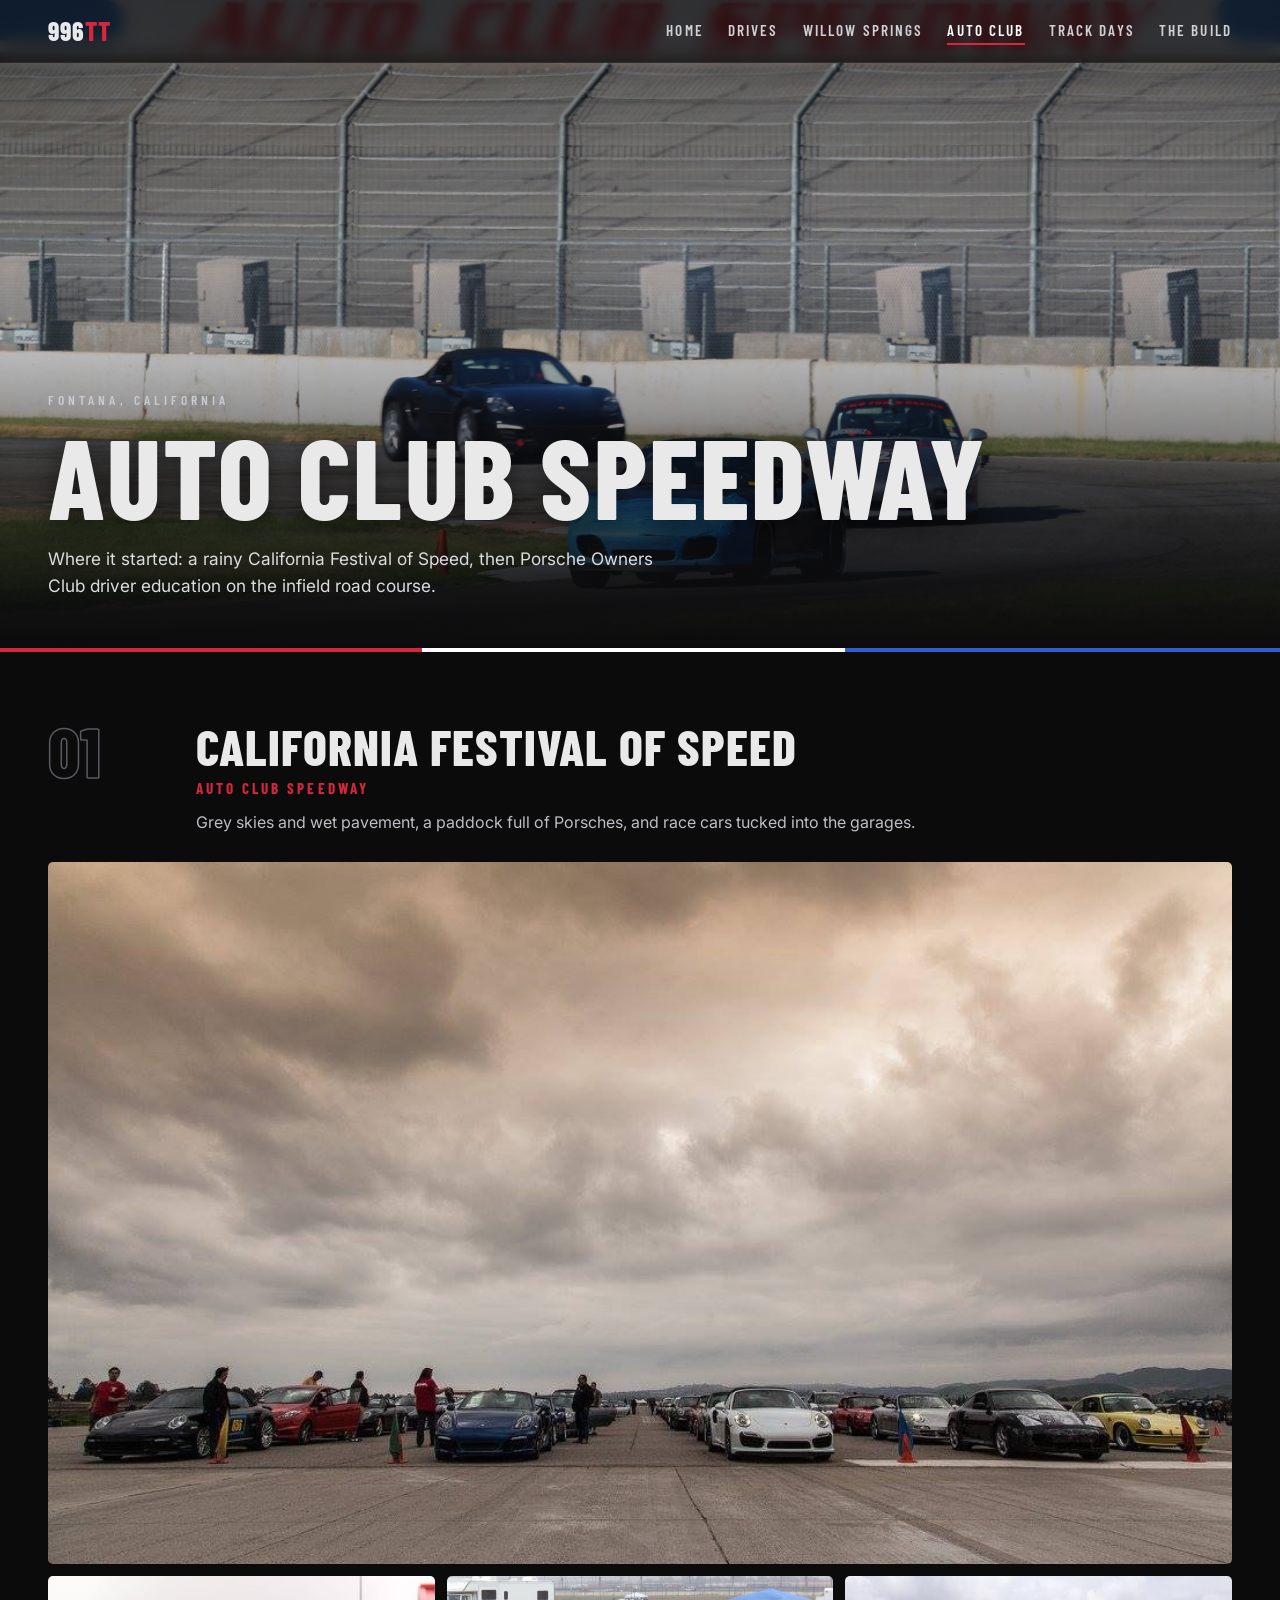
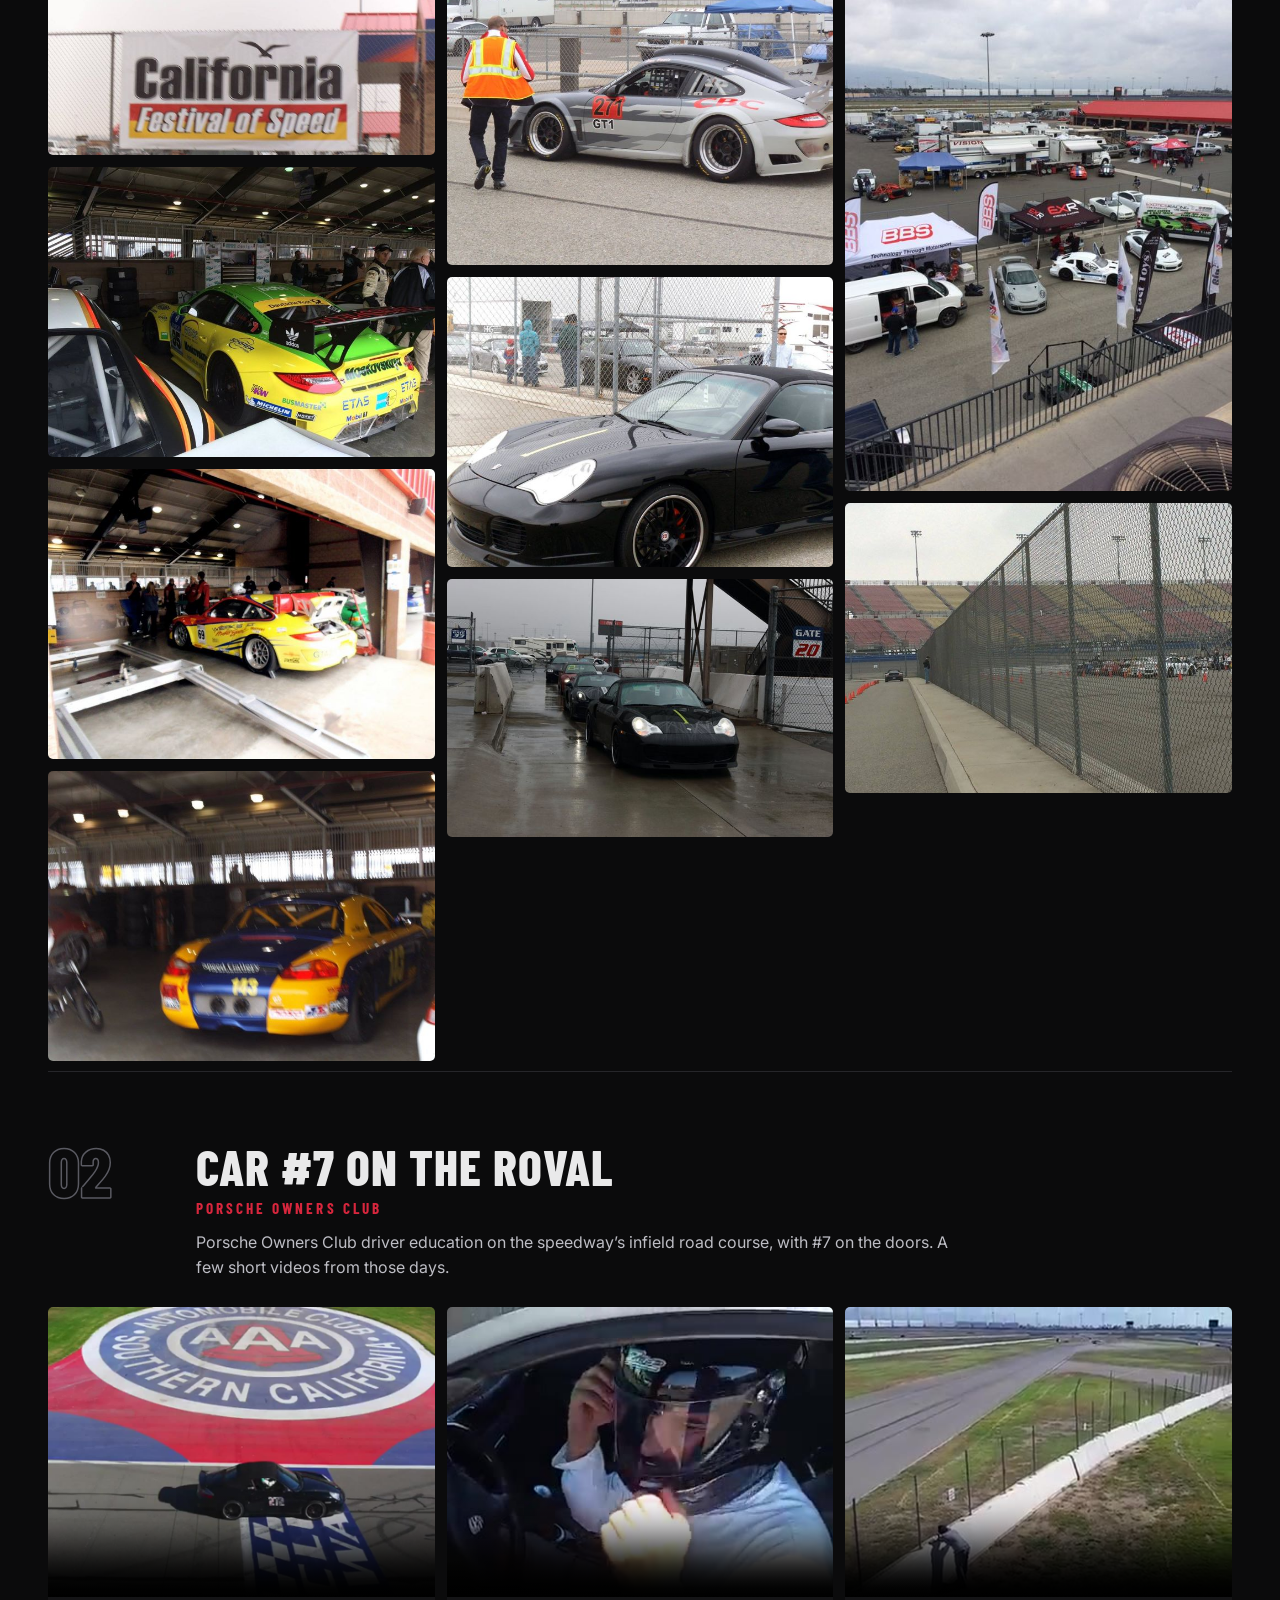
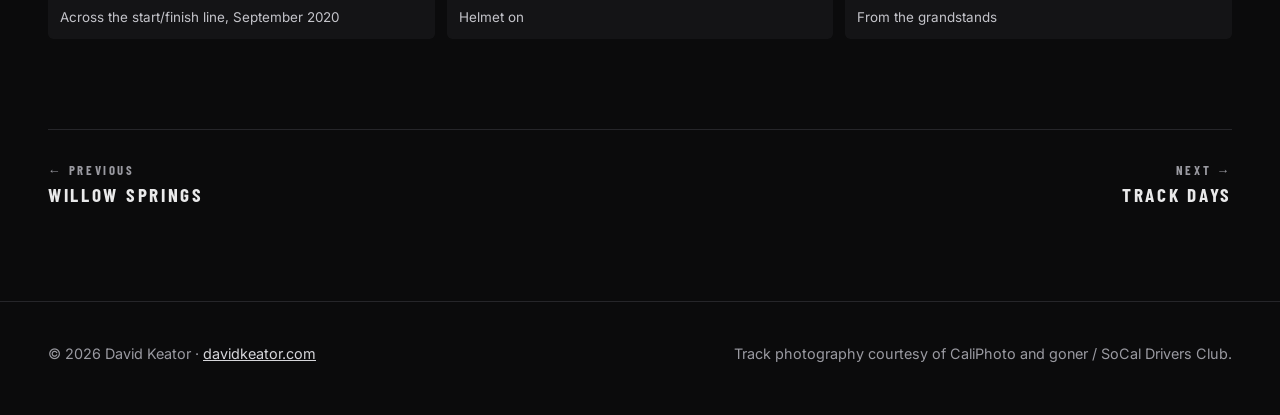
==== commit 23cdf4d1: "Add files via upload" ====
--- a/auto-club-speedway.html
+++ b/auto-club-speedway.html
@@ -7,7 +7,7 @@
 <meta name="description" content="California Festival of Speed and Porsche Owners Club driver education at Auto Club Speedway in a 996 Turbo.">
 <meta property="og:title" content="Auto Club Speedway | 996TT">
 <meta property="og:description" content="California Festival of Speed and Porsche Owners Club driver education at Auto Club Speedway in a 996 Turbo.">
-<meta property="og:image" content="https://www.996tt.net/img2/f064.jpg">
+<meta property="og:image" content="https://www.996tt.net/img2/f057.jpg">
 <link rel="icon" href="data:image/svg+xml,%3Csvg xmlns='http://www.w3.org/2000/svg' viewBox='0 0 64 64'%3E%3Crect width='64' height='64' rx='12' fill='%230b0b0c'/%3E%3Ctext x='32' y='43' font-family='Arial Black,Arial' font-weight='900' font-size='26' fill='%23e8e8e8' text-anchor='middle'%3E272%3C/text%3E%3C/svg%3E">
 <link rel="preconnect" href="https://fonts.googleapis.com"><link rel="preconnect" href="https://fonts.gstatic.com" crossorigin>
 <link href="https://fonts.googleapis.com/css2?family=Barlow+Condensed:wght@500;600;700;800&family=Inter:wght@400;500;600&display=swap" rel="stylesheet">
@@ -23,9 +23,8 @@
 <div class="stripe"></div>
 <div class="wrap">
 <div class="chapter" id="festival"><div class="ch-head"><div class="ch-num">01</div><div><h2>California Festival of Speed</h2><span class="when">Auto Club Speedway</span><p>Grey skies and wet pavement, a paddock full of Porsches, and race cars tucked into the garages.</p></div></div><figure class="feature"><img src="img2/f003.jpg" data-full="img2/f003.jpg" alt="Storm clouds over the paddock" loading="lazy"><figcaption>Storm clouds over the paddock</figcaption></figure><div class="gallery"><figure><img src="img2/thumbs/f004.jpg" data-full="img2/f004.jpg" alt="California Festival of Speed" loading="lazy"><figcaption>California Festival of Speed</figcaption></figure><figure><img src="img2/thumbs/f019.jpg" data-full="img2/f019.jpg" alt="Race cars in the garage" loading="lazy"><figcaption>Race cars in the garage</figcaption></figure><figure><img src="img2/thumbs/f007.jpg" data-full="img2/f007.jpg" alt="Garage row" loading="lazy"><figcaption>Garage row</figcaption></figure><figure><img src="img2/thumbs/f008.jpg" data-full="img2/f008.jpg" alt="Race car in the garage" loading="lazy"><figcaption>Race car in the garage</figcaption></figure><figure><img src="img2/thumbs/f016.jpg" data-full="img2/f016.jpg" alt="GT1-class car in the paddock" loading="lazy"><figcaption>GT1-class car in the paddock</figcaption></figure><figure><img src="img2/thumbs/f012.jpg" data-full="img2/f012.jpg" alt="The 996 Turbo, paddock" loading="lazy"><figcaption>The 996 Turbo, paddock</figcaption></figure><figure><img src="img2/thumbs/f026.jpg" data-full="img2/f026.jpg" alt="Rain at Gate 20" loading="lazy"><figcaption>Rain at Gate 20</figcaption></figure><figure><img src="img2/thumbs/f023.jpg" data-full="img2/f023.jpg" alt="Vendor row from above" loading="lazy"><figcaption>Vendor row from above</figcaption></figure><figure><img src="img2/thumbs/f021.jpg" data-full="img2/f021.jpg" alt="Speedway grandstands" loading="lazy"><figcaption>Speedway grandstands</figcaption></figure></div></div>
-<div class="chapter" id="roval"><div class="ch-head"><div class="ch-num">02</div><div><h2>Car #7 on the roval</h2><span class="when">Porsche Owners Club</span><p>Driver education on the speedway&rsquo;s infield road course. Blue tape on the nose for rock chips and #7 on the doors.</p></div></div><figure class="feature"><img src="img2/f064.jpg" data-full="img2/f064.jpg" alt="Car #7, ready to go" loading="lazy"><figcaption>Car #7, ready to go</figcaption></figure><div class="gallery"><figure><img src="img2/thumbs/f057.jpg" data-full="img2/f057.jpg" alt="Under the Auto Club Speedway banner" loading="lazy"><figcaption>Under the Auto Club Speedway banner</figcaption></figure><figure><img src="img2/thumbs/f055.jpg" data-full="img2/f055.jpg" alt="Over the curbing" loading="lazy"><figcaption>Over the curbing</figcaption></figure><figure><img src="img2/thumbs/f058.jpg" data-full="img2/f058.jpg" alt="Corner exit" loading="lazy"><figcaption>Corner exit</figcaption></figure><figure><img src="img2/thumbs/f059.jpg" data-full="img2/f059.jpg" alt="In front of the grandstands" loading="lazy"><figcaption>In front of the grandstands</figcaption></figure><figure><img src="img2/thumbs/f060.jpg" data-full="img2/f060.jpg" alt="Palm trees and mountains" loading="lazy"><figcaption>Palm trees and mountains</figcaption></figure><figure><img src="img2/thumbs/f061.jpg" data-full="img2/f061.jpg" alt="Down the straight" loading="lazy"><figcaption>Down the straight</figcaption></figure><figure><img src="img2/thumbs/f062.jpg" data-full="img2/f062.jpg" alt="Past the stands" loading="lazy"><figcaption>Past the stands</figcaption></figure><figure><img src="img2/thumbs/f049.jpg" data-full="img2/f049.jpg" alt="Turning in" loading="lazy"><figcaption>Turning in</figcaption></figure><figure><img src="img2/thumbs/f051.jpg" data-full="img2/f051.jpg" alt="Through the cones" loading="lazy"><figcaption>Through the cones</figcaption></figure><figure><img src="img2/thumbs/f052.jpg" data-full="img2/f052.jpg" alt="Staging lane" loading="lazy"><figcaption>Staging lane</figcaption></figure><figure><img src="img2/thumbs/f054.jpg" data-full="img2/f054.jpg" alt="Along the wall" loading="lazy"><figcaption>Along the wall</figcaption></figure></div></div>
-<div class="chapter"><div class="ch-head"><div class="ch-num">03</div><div><h2>Clips</h2><span class="when">Auto Club Speedway</span><p>A few short videos from the roval days.</p></div></div>
-<div class="clips"><figure><video src="video/autoclub-1.mp4" poster="video/autoclub-1.jpg" controls muted playsinline preload="none"></video><figcaption>On the roval</figcaption></figure><figure><video src="video/autoclub-2.mp4" poster="video/autoclub-2.jpg" controls muted playsinline preload="none"></video><figcaption>Helmet on</figcaption></figure><figure><video src="video/autoclub-3.mp4" poster="video/autoclub-3.jpg" controls muted playsinline preload="none"></video><figcaption>From the grandstands</figcaption></figure></div></div>
+<div class="chapter" id="roval"><div class="ch-head"><div class="ch-num">02</div><div><h2>Car #7 on the roval</h2><span class="when">Porsche Owners Club</span><p>Porsche Owners Club driver education on the speedway&rsquo;s infield road course, with #7 on the doors. A few short videos from those days.</p></div></div>
+<div class="clips"><figure><video src="autoclub-startfinish.mp4" poster="autoclub-startfinish.jpg" controls muted playsinline preload="none" ></video><figcaption>Across the start/finish line, September 2020</figcaption></figure><figure><video src="video/autoclub-2.mp4" poster="video/autoclub-2.jpg" controls muted playsinline preload="none"></video><figcaption>Helmet on</figcaption></figure><figure><video src="video/autoclub-3.mp4" poster="video/autoclub-3.jpg" controls muted playsinline preload="none"></video><figcaption>From the grandstands</figcaption></figure></div></div>
 <div class="next"><a href="willow-springs.html"><span>&larr; Previous</span>Willow Springs</a><a href="more-events.html" style="text-align:right"><span>Next &rarr;</span>Track Days</a></div>
 </div>
 
